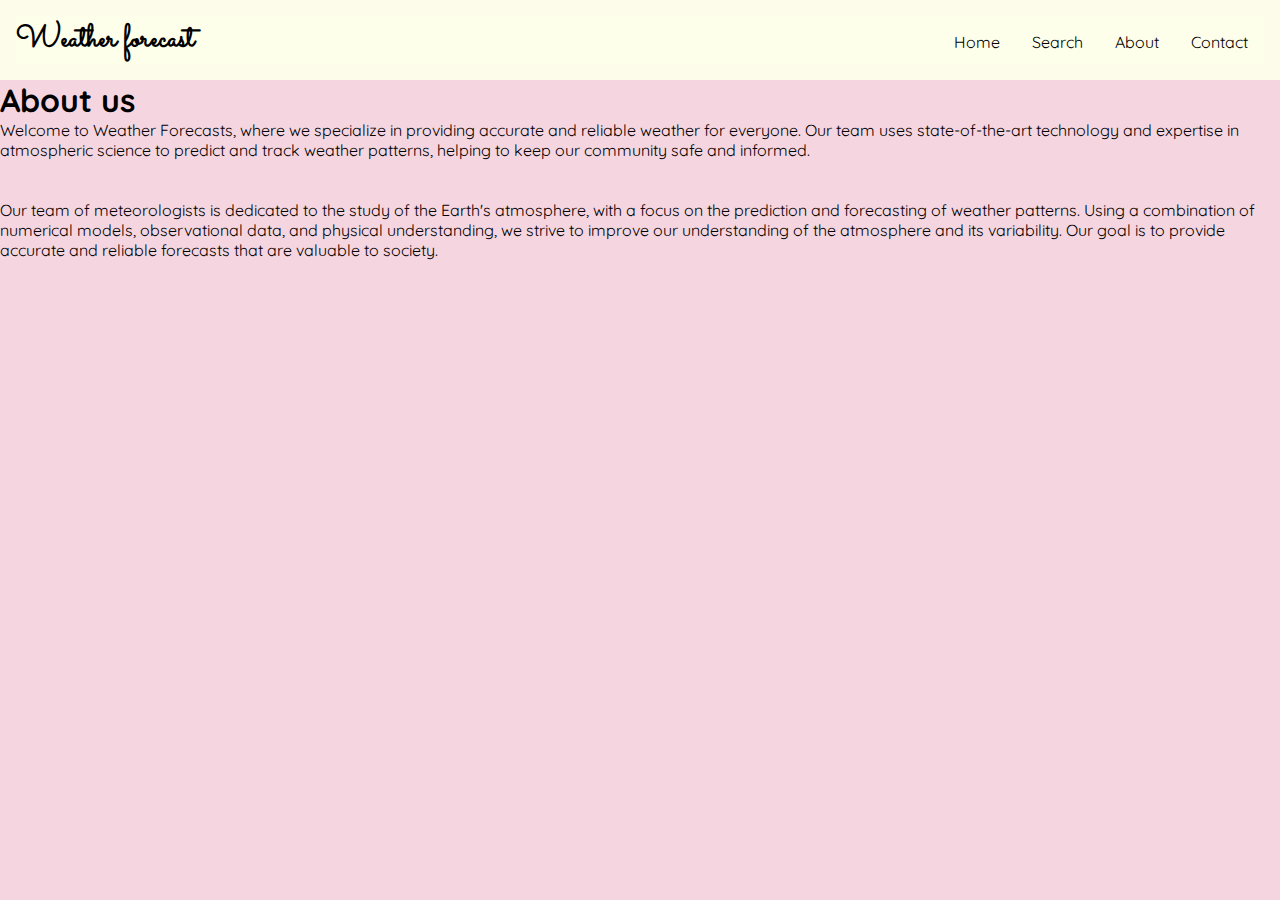
==== html/about.html @ 1a958115 "Updated about.html" ====
<!DOCTYPE html>
<html lang="en">

<head>
    <meta charset="UTF-8">
    <meta http-equiv="X-UA-Compatible" content="IE=edge">
    <meta name="viewport" content="width=device-width, initial-scale=1.0">
    <link rel="stylesheet" href="../css/style.css">
    <link rel="shortcut icon" href="#">
    <link rel="preconnect" href="https://fonts.googleapis.com">
    <link rel="preconnect" href="https://fonts.gstatic.com" crossorigin>
    <link href="https://fonts.googleapis.com/css2?family=Sacramento&display=swap" rel="stylesheet">
    <link href="https://fonts.googleapis.com/css2?family=Quicksand:wght@300&display=swap" rel="stylesheet">
    <script src="../js/script.js" defer></script>
    <title>Weather forecast</title>
</head>

<body>
    <header>
        <h2>Weather forecast</h2>
        <span class="nav-toggler" onclick="openNav()">&#9776;</span>
        <nav class="sideNav">
            <a href="javascript:void(0)" class="close-nav-btn" onclick="closeNav()">&times;</a>
            <a href="../index.html">Home</a>
            <a href="search.html">Search</a>
            <a href="about.html">About</a>
            <a href="contact.html">Contact</a>
        </nav>
    </header>

    <article>
        <section>
            <h1>About us</h1>
            <p>Welcome to Weather Forecasts, where we specialize in providing accurate and reliable weather for everyone. Our team uses state-of-the-art technology and expertise in atmospheric science to predict and track weather patterns, helping to keep our community safe and informed.</p>
            <img src="" alt="">
        </section>

        <section>
            <img src="" alt="">
            <p>Our team of meteorologists is dedicated to the study of the Earth's atmosphere, with a focus on the prediction and forecasting of weather patterns. Using a combination of numerical models, observational data, and physical understanding, we strive to improve our understanding of the atmosphere and its variability. Our goal is to provide accurate and reliable forecasts that are valuable to society.</p>
        </section>
        
    </article>

</body>

</html>
---- css/style.css ----
:root {

    --creamWhite: hsl(63, 100%, 96%, 0.9);
    --hoverGrey: hsl(230, 20%, 70%);
    --accentBlue: hsl(240, 87%, 65%);
}

* {
    box-sizing: border-box;
    margin: 0;
    padding: 0;
    border: 0;
    outline: 0;
    font-family: Quicksand;
}

body {
    background-color: hsl(340, 60%, 80%, 0.5);
}

img {
    max-width: 100%;
}

header {
    position: sticky;
    top: 0;
    width: 100vw;
    height: 5rem;
    padding: 1em;
    background-color: var(--creamWhite);
}

header>h2 {
    font-family: Sacramento;
    font-size: 2em;
}

header>span {
    position: absolute;
    right: 1em;
    font-size: 30px;
    cursor: pointer;
}

header>* {
    display: inline;
}

header a {
    text-decoration: none;
}

nav {
    height: 100%;
    width: 0;
    position: fixed;
    z-index: 1;
    top: 0;
    left: 0;
    background-color: var(--creamWhite);
    overflow-x: hidden;
    transition: 1s;
    padding-top: 4em;
    text-align: right;
}

nav a {
    margin-top: 1em;
    margin-right: 1em;
    text-decoration: none;
    font-size: 25px;
    color: black;
    display: block;
    transition: 0.3s;

}

nav a:hover {
    color: var(--hoverGrey);
}

nav .close-nav-btn {
    position: absolute;
    top: 0;
    right: 0.5em;
    font-size: 2.5em;
    margin-top: 0.5em;
    margin-right: 0.5em;
}


/*current weather*/
.location-container{
    display: flex;
    justify-content: center;
    align-items: center;
    font-size: 5vw;
}

.location-container span{
    color: var(--accentBlue);
}

.current-weather-container{
    text-align: center;
    margin-top: 4rem;
}

.current-temp-container{
    display: flex;
    justify-content: center;
    align-items: center;
    margin-top: 2rem;
}

.current-temp-container img{
    width: 25vw;
}

.current-temp-container h3{
    font-size: 5vw;
    font-weight: 1000;
}

/* ------------------------------------------------------------ Desktop nedan */


@media screen and (min-width: 500px) {

    header>*{
        position: absolute;
    }

    .nav-toggler,
    .close-nav-btn {
        display: none;
    }

    nav {
        position: static;
        width: 100%;
        display: flex;
        flex-flow: row nowrap;
        justify-content: flex-end;
        padding: 0;
        margin: 0;
    }

    nav a {
        margin: 1em;
        font-size: 1em;
    }

}
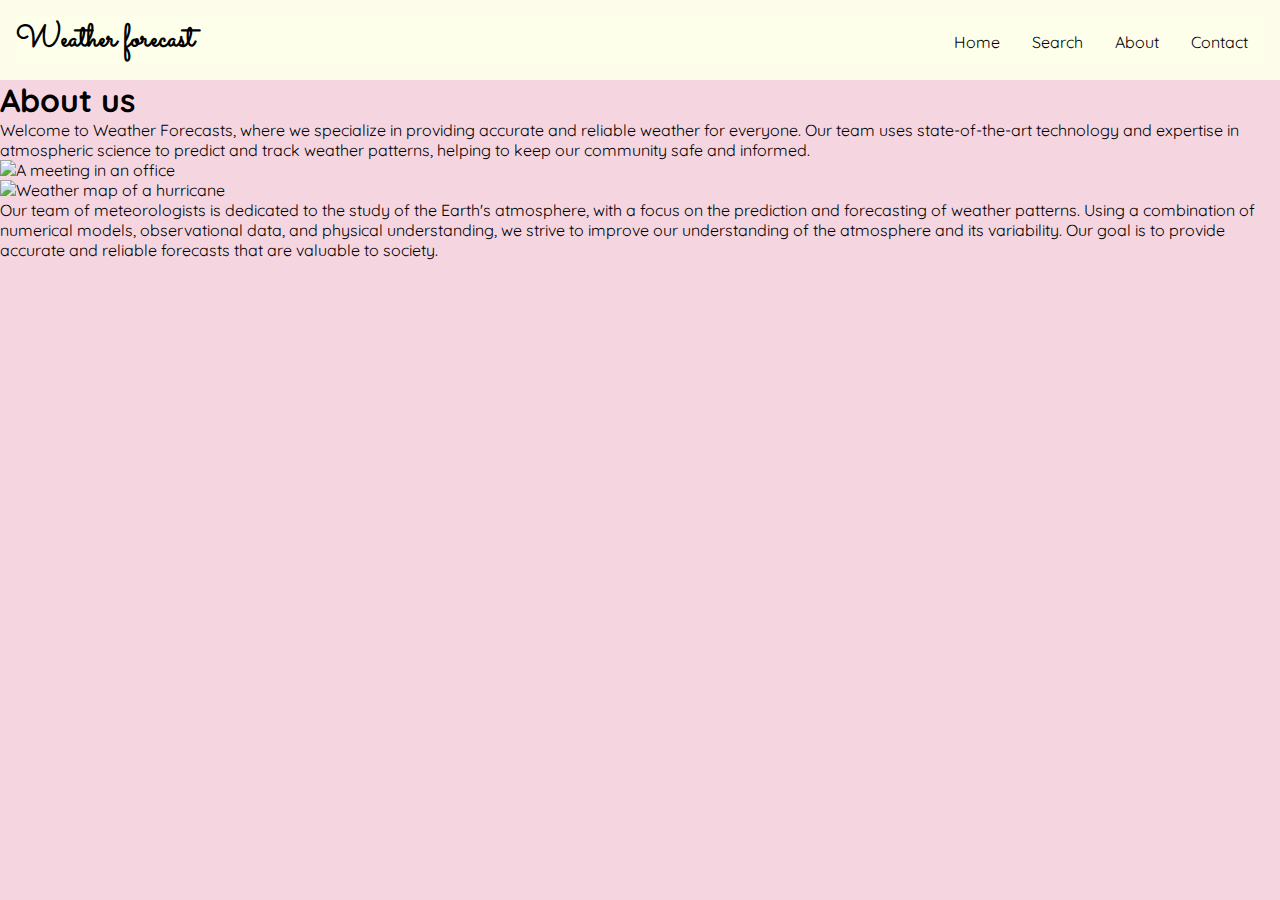
==== commit f44ecea7: "Added images to about.html" ====
--- a/html/about.html
+++ b/html/about.html
@@ -32,11 +32,11 @@
         <section>
             <h1>About us</h1>
             <p>Welcome to Weather Forecasts, where we specialize in providing accurate and reliable weather for everyone. Our team uses state-of-the-art technology and expertise in atmospheric science to predict and track weather patterns, helping to keep our community safe and informed.</p>
-            <img src="" alt="">
+            <img src="../images/jason-goodman-Oalh2MojUuk-unsplash.jpg" alt="A meeting in an office">
         </section>
 
         <section>
-            <img src="" alt="">
+            <img src="../images/brian-mcgowan-kKyxIwvljBg-unsplash.jpg" alt="Weather map of a hurricane">
             <p>Our team of meteorologists is dedicated to the study of the Earth's atmosphere, with a focus on the prediction and forecasting of weather patterns. Using a combination of numerical models, observational data, and physical understanding, we strive to improve our understanding of the atmosphere and its variability. Our goal is to provide accurate and reliable forecasts that are valuable to society.</p>
         </section>
         
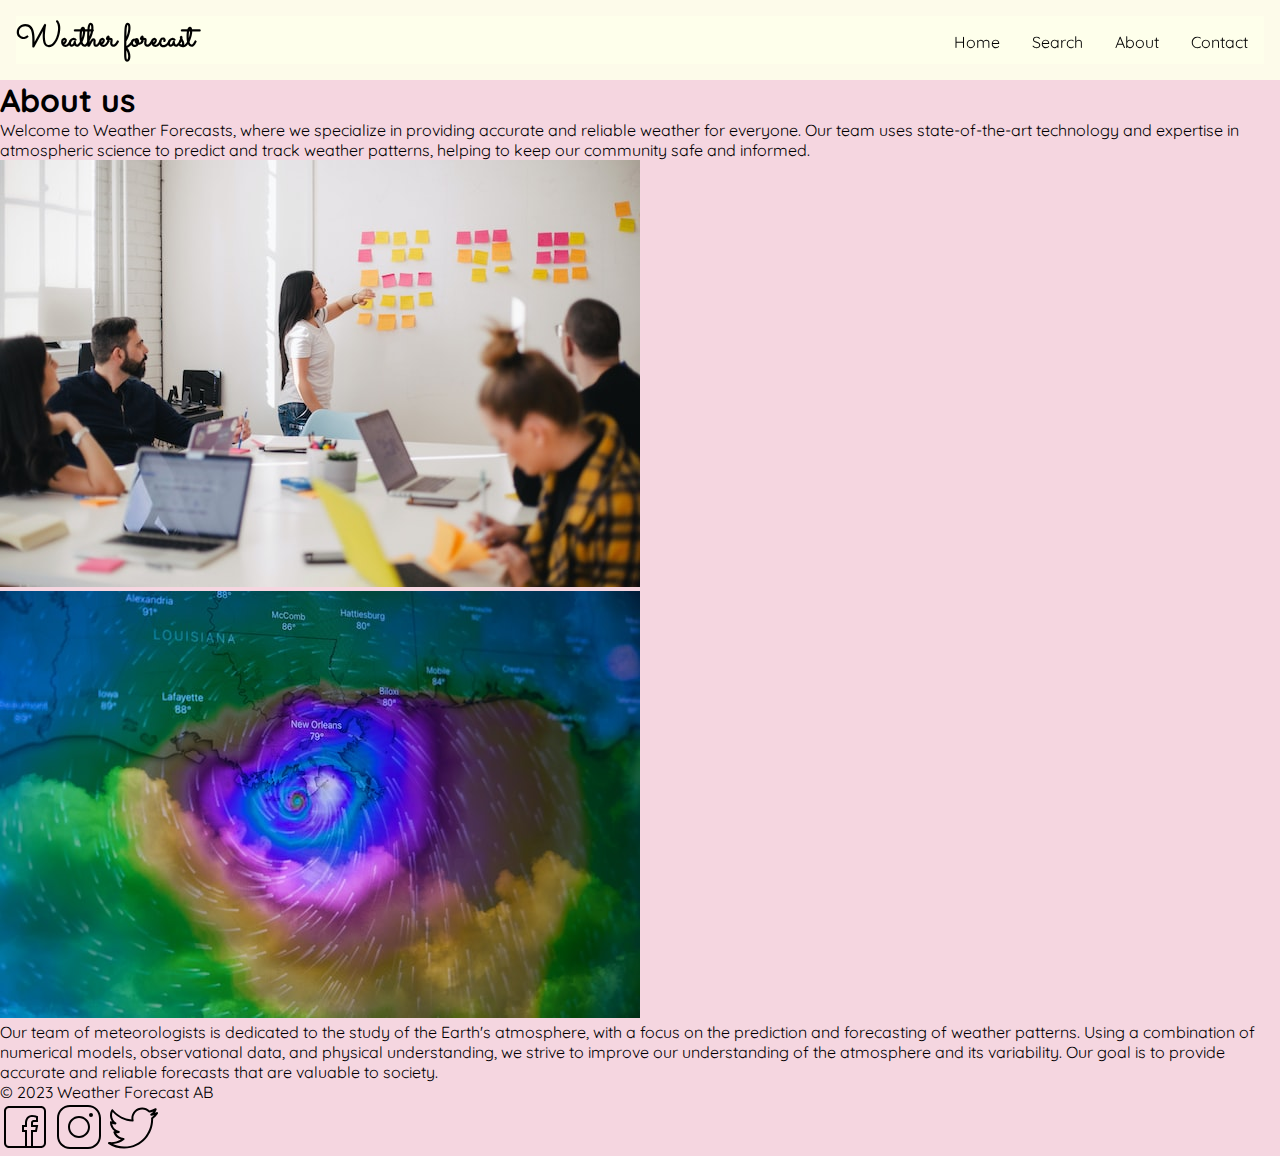
==== commit dc0a2f75: "Merge branch 'main' of https://github.com/signelindstrom/vsc-mp1-grupp3" ====
--- a/html/about.html
+++ b/html/about.html
@@ -42,6 +42,15 @@
         
     </article>
 
+    <footer>
+        <p>© 2023 Weather Forecast AB</p>
+        <div id="soc-media-links">
+            <img src="../images/icons8-facebook.svg" alt="Facebook">
+            <img src="../images/icons8-instagram.svg" alt="Instagram">
+            <img src="../images/icons8-twitter.svg" alt="Twitter">
+        </div>
+    </footer>
+
 </body>
 
 </html>--- a/css/style.css
+++ b/css/style.css
@@ -152,4 +152,18 @@
         font-size: 1em;
     }
 
+    main{
+        margin-top: 2em;
+        display: flex;
+        flex-flow: column nowrap;
+        justify-content: space-evenly;
+        align-items: center;
+    }
+
+    .homemainarticles{
+        width: 50vw;
+        height: 15vh;
+        border: violet 2px solid;
+    }
+
 }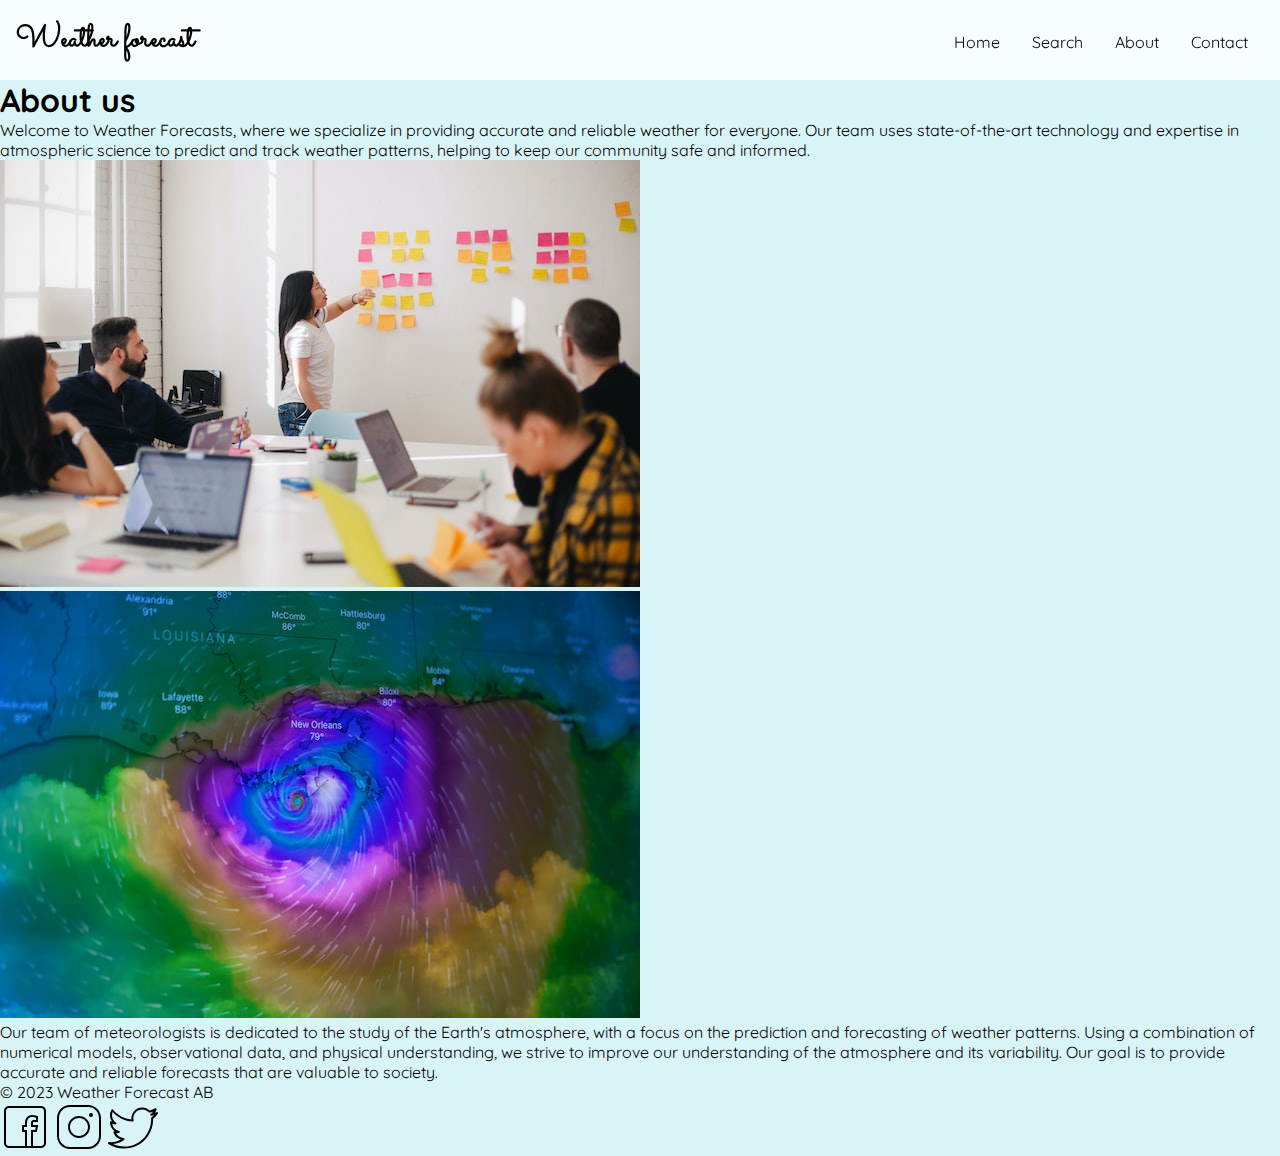
==== commit 71668f17: "Updated some html" ====
--- a/html/about.html
+++ b/html/about.html
@@ -28,8 +28,8 @@
         </nav>
     </header>
 
-    <article>
-        <section>
+    <article class="about-articles">
+        <section class="about-us">
             <h1>About us</h1>
             <p>Welcome to Weather Forecasts, where we specialize in providing accurate and reliable weather for everyone. Our team uses state-of-the-art technology and expertise in atmospheric science to predict and track weather patterns, helping to keep our community safe and informed.</p>
             <img src="../images/jason-goodman-Oalh2MojUuk-unsplash.jpg" alt="A meeting in an office">
--- a/css/style.css
+++ b/css/style.css
@@ -1,8 +1,15 @@
 :root {
 
-    --creamWhite: hsl(63, 100%, 96%, 0.9);
     --hoverGrey: hsl(230, 20%, 70%);
     --accentBlue: hsl(240, 87%, 65%);
+
+    --bgColorLightMode: hsl(186, 67%, 91%);
+    --txtColorLightMode: hsl(195, 8%, 9%);
+
+    --bgColorDarkMode: hsl(0, 0%, 12%);
+    --txtColorDarkMode: hsl(196, 27%, 92%);
+
+    --bgColorHeadFoot: hsl(0, 0%, 100%, 0.8);
 }
 
 * {
@@ -15,7 +22,7 @@
 }
 
 body {
-    background-color: hsl(340, 60%, 80%, 0.5);
+    background-color: var(--bgColorLightMode);
 }
 
 img {
@@ -28,7 +35,7 @@
     width: 100vw;
     height: 5rem;
     padding: 1em;
-    background-color: var(--creamWhite);
+    background-color: var(--bgColorHeadFoot);
 }
 
 header>h2 {
@@ -58,7 +65,7 @@
     z-index: 1;
     top: 0;
     left: 0;
-    background-color: var(--creamWhite);
+    background-color: var(--bgColorHeadFoot);
     overflow-x: hidden;
     transition: 1s;
     padding-top: 4em;
@@ -102,11 +109,6 @@
     color: var(--accentBlue);
 }
 
-.current-weather-container{
-    text-align: center;
-    margin-top: 4rem;
-}
-
 .current-temp-container{
     display: flex;
     justify-content: center;
@@ -140,6 +142,7 @@
     nav {
         position: static;
         width: 100%;
+        background-color: transparent;
         display: flex;
         flex-flow: row nowrap;
         justify-content: flex-end;
@@ -152,18 +155,4 @@
         font-size: 1em;
     }
 
-    main{
-        margin-top: 2em;
-        display: flex;
-        flex-flow: column nowrap;
-        justify-content: space-evenly;
-        align-items: center;
-    }
-
-    .homemainarticles{
-        width: 50vw;
-        height: 15vh;
-        border: violet 2px solid;
-    }
-
 }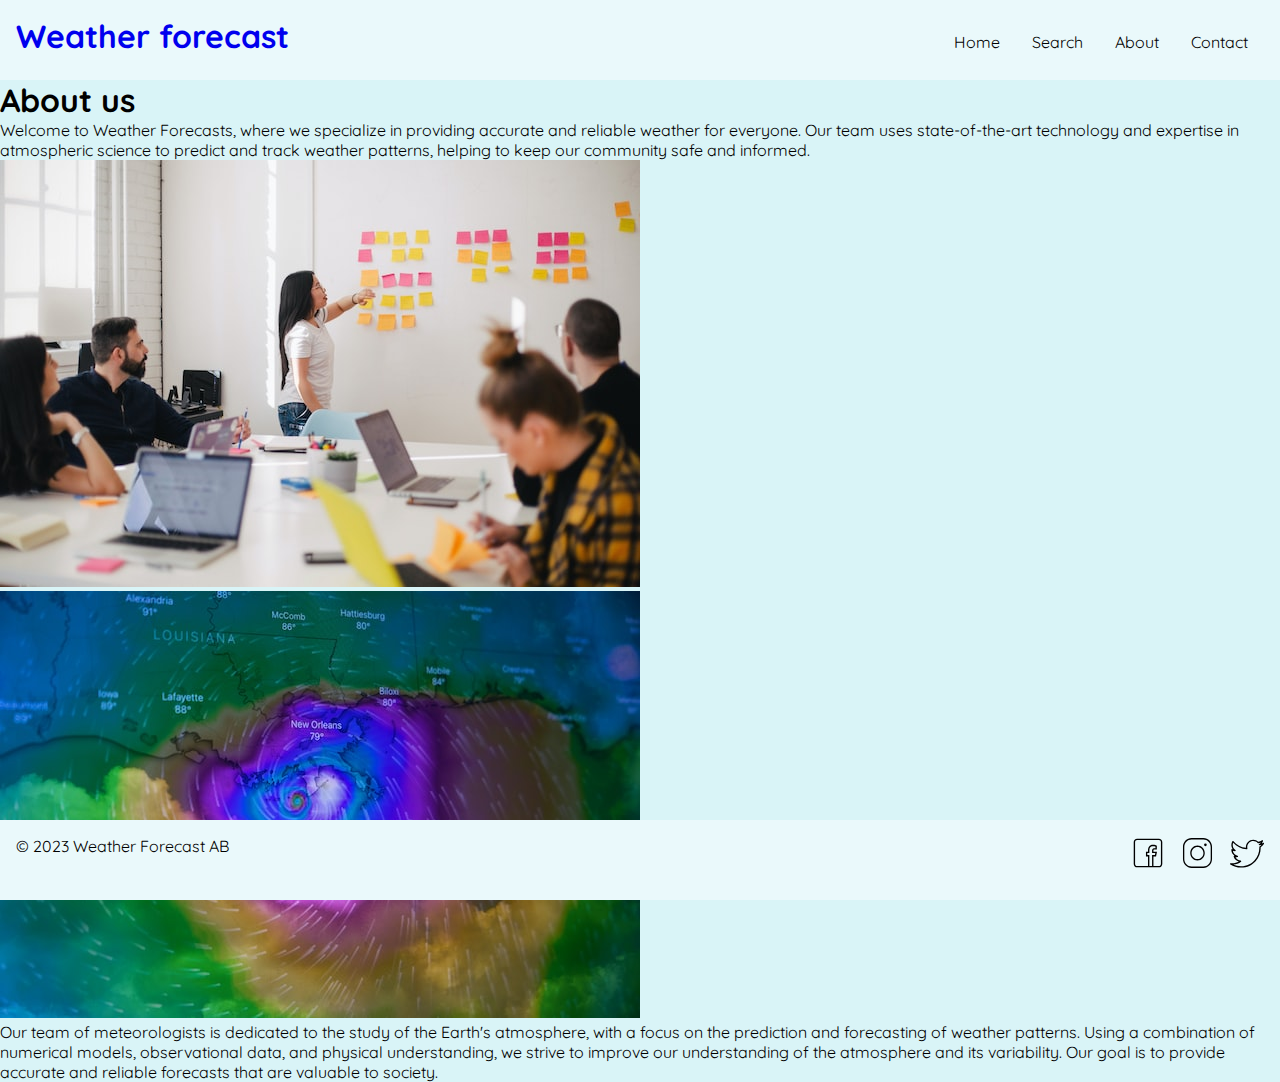
==== commit 154c8bdf: "Merge branch 'main' of https://github.com/signelindstrom/vsc-mp1-grupp3" ====
--- a/html/about.html
+++ b/html/about.html
@@ -17,7 +17,7 @@
 
 <body>
     <header>
-        <h2>Weather forecast</h2>
+        <h2><a href="../index.html">Weather forecast</a></h2>
         <span class="nav-toggler" onclick="openNav()">&#9776;</span>
         <nav class="sideNav">
             <a href="javascript:void(0)" class="close-nav-btn" onclick="closeNav()">&times;</a>
@@ -45,9 +45,9 @@
     <footer>
         <p>© 2023 Weather Forecast AB</p>
         <div id="soc-media-links">
-            <img src="../images/icons8-facebook.svg" alt="Facebook">
-            <img src="../images/icons8-instagram.svg" alt="Instagram">
-            <img src="../images/icons8-twitter.svg" alt="Twitter">
+            <a href="https://www.facebook.com/" target=”_blank”><img src="../images/icons8-facebook.svg" alt="Facebook"></a>
+            <a href="https://www.instagram.com/" target="_blank"><img src="../images/icons8-instagram.svg" alt="Instagram"></a>
+            <a href="https://www.twitter.com/" target="_blank"><img src="../images/icons8-twitter.svg" alt="Twitter"></a>
         </div>
     </footer>
 
--- a/css/style.css
+++ b/css/style.css
@@ -1,3 +1,6 @@
+
+/* -------------------- UNIVERSAL -------------------- */
+
 :root {
 
     --hoverGrey: hsl(230, 20%, 70%);
@@ -9,7 +12,8 @@
     --bgColorDarkMode: hsl(0, 0%, 12%);
     --txtColorDarkMode: hsl(196, 27%, 92%);
 
-    --bgColorHeadFoot: hsl(0, 0%, 100%, 0.8);
+    --bgColorHeadFoot: hsl(186, 67%, 95%);
+    --bgColorSideNav: hsl(0, 0%, 100%, 0.8);
 }
 
 * {
@@ -29,6 +33,8 @@
     max-width: 100%;
 }
 
+/* -------------------- HEADER -------------------- */
+
 header {
     position: sticky;
     top: 0;
@@ -65,7 +71,7 @@
     z-index: 1;
     top: 0;
     left: 0;
-    background-color: var(--bgColorHeadFoot);
+    background-color: var(--bgColorSideNav);
     overflow-x: hidden;
     transition: 1s;
     padding-top: 4em;
@@ -97,6 +103,8 @@
 }
 
 
+/* -------------------- MAIN -------------------- */
+
 /*current weather*/
 .location-container{
     display: flex;
@@ -125,7 +133,55 @@
     font-weight: 1000;
 }
 
-/* ------------------------------------------------------------ Desktop nedan */
+.info-container{
+    background-color: var(--bgColorHeadFoot);
+    margin: 0 2rem 0;
+    padding: 1rem;
+    margin-top: 3rem;
+}
+
+.info-container div{
+    display: flex;
+    justify-content: space-between;
+}
+
+.info-container div span:nth-child(odd){
+    text-align: left;
+}
+
+.info-container div span:nth-child(even){
+    text-align: right;
+}
+
+/* -------------------- FOOTER -------------------- */
+
+footer{
+    position: absolute;
+    bottom: 0;
+    width: 100vw;
+    height: 5rem;
+    padding: 1em;
+    background-color: var(--bgColorHeadFoot);
+
+    display: flex;
+    flex-flow: row nowrap;
+    justify-content: space-between;
+
+}
+
+footer div{
+    display: flex;
+    flex-flow: row nowrap;
+    justify-content: center;
+    gap: 1em;
+}
+
+footer img{
+    max-height: 70%;
+}
+
+
+/* -------------------- DESKTOP -------------------- */
 
 
 @media screen and (min-width: 500px) {
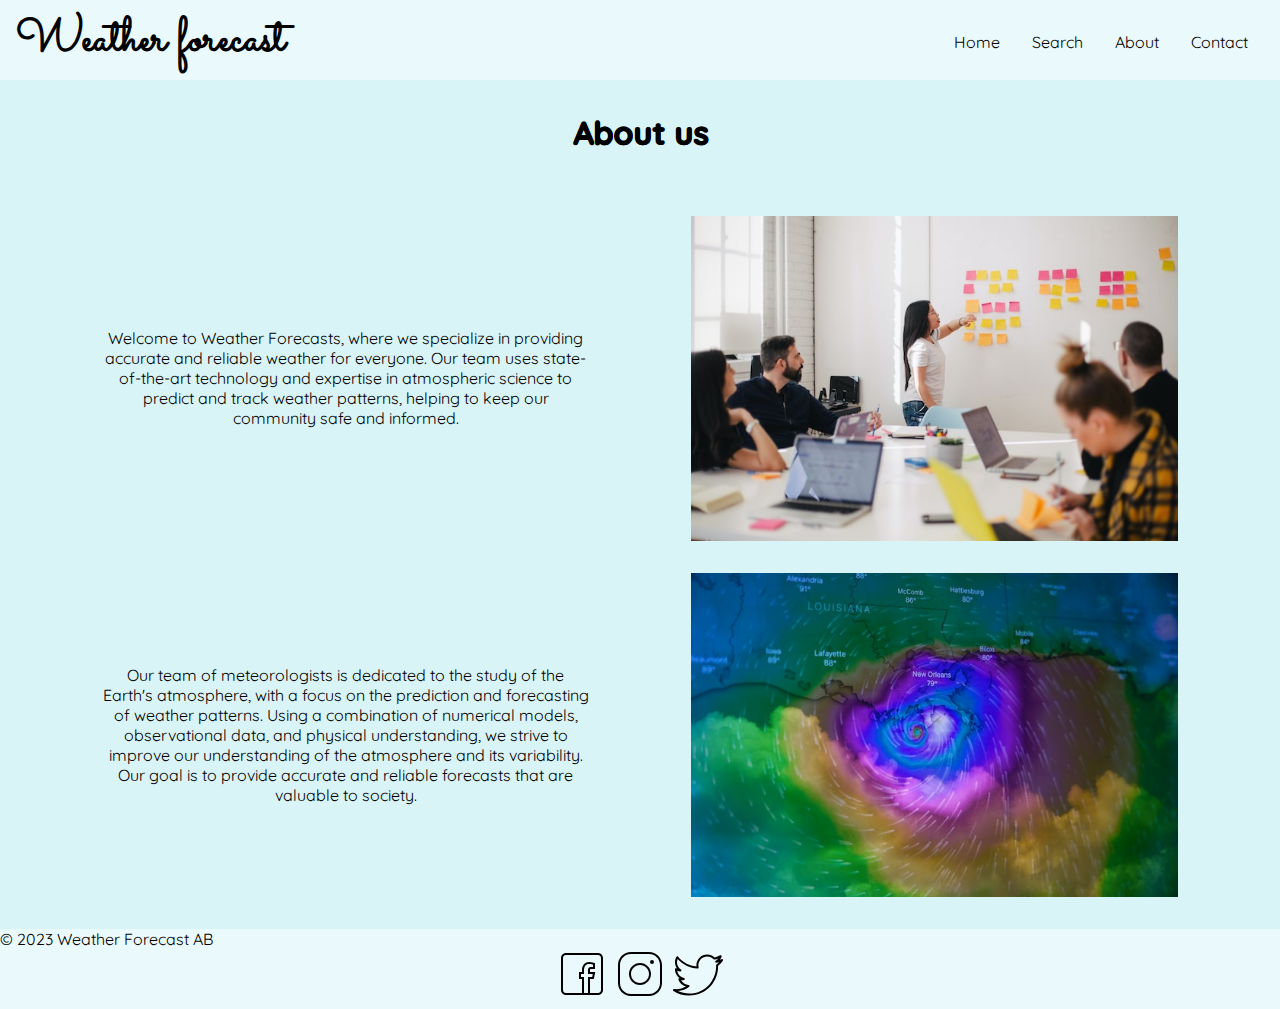
==== commit 30b0c803: "about layout" ====
--- a/html/about.html
+++ b/html/about.html
@@ -17,7 +17,7 @@
 
 <body>
     <header>
-        <h2><a href="../index.html">Weather forecast</a></h2>
+        <h2><a href="../index.html">W</a></h2>
         <span class="nav-toggler" onclick="openNav()">&#9776;</span>
         <nav class="sideNav">
             <a href="javascript:void(0)" class="close-nav-btn" onclick="closeNav()">&times;</a>
@@ -28,26 +28,28 @@
         </nav>
     </header>
 
-    <article class="about-articles">
-        <section class="about-us">
-            <h1>About us</h1>
-            <p>Welcome to Weather Forecasts, where we specialize in providing accurate and reliable weather for everyone. Our team uses state-of-the-art technology and expertise in atmospheric science to predict and track weather patterns, helping to keep our community safe and informed.</p>
+    <article id="about-article">
+        <h1>About us</h1>
+            <p>Welcome to Weather Forecasts, where we specialize in providing accurate and reliable weather for
+                everyone. Our team uses state-of-the-art technology and expertise in atmospheric science to predict and
+                track weather patterns, helping to keep our community safe and informed.</p>
             <img src="../images/jason-goodman-Oalh2MojUuk-unsplash.jpg" alt="A meeting in an office">
-        </section>
-
-        <section>
+            <p>Our team of meteorologists is dedicated to the study of the Earth's atmosphere, with a focus on the
+                prediction and forecasting of weather patterns. Using a combination of numerical models, observational
+                data, and physical understanding, we strive to improve our understanding of the atmosphere and its
+                variability. Our goal is to provide accurate and reliable forecasts that are valuable to society.</p>
             <img src="../images/brian-mcgowan-kKyxIwvljBg-unsplash.jpg" alt="Weather map of a hurricane">
-            <p>Our team of meteorologists is dedicated to the study of the Earth's atmosphere, with a focus on the prediction and forecasting of weather patterns. Using a combination of numerical models, observational data, and physical understanding, we strive to improve our understanding of the atmosphere and its variability. Our goal is to provide accurate and reliable forecasts that are valuable to society.</p>
-        </section>
-        
     </article>
 
     <footer>
         <p>© 2023 Weather Forecast AB</p>
         <div id="soc-media-links">
-            <a href="https://www.facebook.com/" target=”_blank”><img src="../images/icons8-facebook.svg" alt="Facebook"></a>
-            <a href="https://www.instagram.com/" target="_blank"><img src="../images/icons8-instagram.svg" alt="Instagram"></a>
-            <a href="https://www.twitter.com/" target="_blank"><img src="../images/icons8-twitter.svg" alt="Twitter"></a>
+            <a href="https://www.facebook.com/" target=”_blank”><img src="../images/icons8-facebook.svg"
+                    alt="Facebook"></a>
+            <a href="https://www.instagram.com/" target="_blank"><img src="../images/icons8-instagram.svg"
+                    alt="Instagram"></a>
+            <a href="https://www.twitter.com/" target="_blank"><img src="../images/icons8-twitter.svg"
+                    alt="Twitter"></a>
         </div>
     </footer>
 
--- a/css/style.css
+++ b/css/style.css
@@ -42,11 +42,19 @@
     height: 5rem;
     padding: 1em;
     background-color: var(--bgColorHeadFoot);
-}
-
-header>h2 {
+    display: flex;
+    align-items: center;
+}
+
+header>h2>a {
     font-family: Sacramento;
+    text-align: center;
     font-size: 2em;
+    text-decoration: none;
+    color: black;
+    background-color: hsl(0, 0%, 100%, 0.8);
+    border-radius: 50%;
+    width: 6vw;
 }
 
 header>span {
@@ -105,6 +113,13 @@
 
 /* -------------------- MAIN -------------------- */
 
+
+#index-main{
+    display: flex;
+    flex-flow: column nowrap;
+    justify-content: space-evenly;
+}
+
 /*current weather*/
 .location-container{
     display: flex;
@@ -137,7 +152,7 @@
     background-color: var(--bgColorHeadFoot);
     margin: 0 2rem 0;
     padding: 1rem;
-    margin-top: 3rem;
+    margin: 2rem 2rem 2rem;
 }
 
 .info-container div{
@@ -153,27 +168,52 @@
     text-align: right;
 }
 
+
+/* -------------------- ABOUT MAIN -------------------- */
+
+#about-article{
+    margin: 1em;
+    padding: 1em;
+    /* border: 2px solid violet; */
+
+    display: flex;
+    flex-flow: row wrap;
+    justify-content: space-evenly;
+    align-items: center;
+    text-align: center;
+    gap: 2em;
+}
+
+#about-article h1{
+    font-weight: 900;
+    text-shadow: 0px 1px, 1px 0px, 1px 1px;
+    flex-basis: 100%;
+}
+
+#about-article p{
+    flex-basis: 80%;
+}
+
+#about-article img{
+    flex-basis: 70%;
+}
+
+
+
 /* -------------------- FOOTER -------------------- */
 
 footer{
-    position: absolute;
-    bottom: 0;
     width: 100vw;
     height: 5rem;
-    padding: 1em;
     background-color: var(--bgColorHeadFoot);
-
-    display: flex;
-    flex-flow: row nowrap;
-    justify-content: space-between;
-
 }
 
 footer div{
     display: flex;
     flex-flow: row nowrap;
     justify-content: center;
-    gap: 1em;
+    gap: 0.5em;
+    align-items: center;
 }
 
 footer img{
@@ -184,7 +224,7 @@
 /* -------------------- DESKTOP -------------------- */
 
 
-@media screen and (min-width: 500px) {
+@media screen and (min-width: 600px) {
 
     header>*{
         position: absolute;
@@ -211,4 +251,26 @@
         font-size: 1em;
     }
 
+    header h2 a{
+        background-color: var(--bgColorHeadFoot);
+    }
+
+    header h2 a::after{
+        content: 'eather forecast';
+    }
+
+
+    #about-article h1{
+        margin-bottom: 1em;
+    }
+
+    #about-article p{
+        flex-basis: 40%;
+    }
+    
+    #about-article img{
+        flex-basis: 20%;
+        max-width: 40%;
+    }
+
 }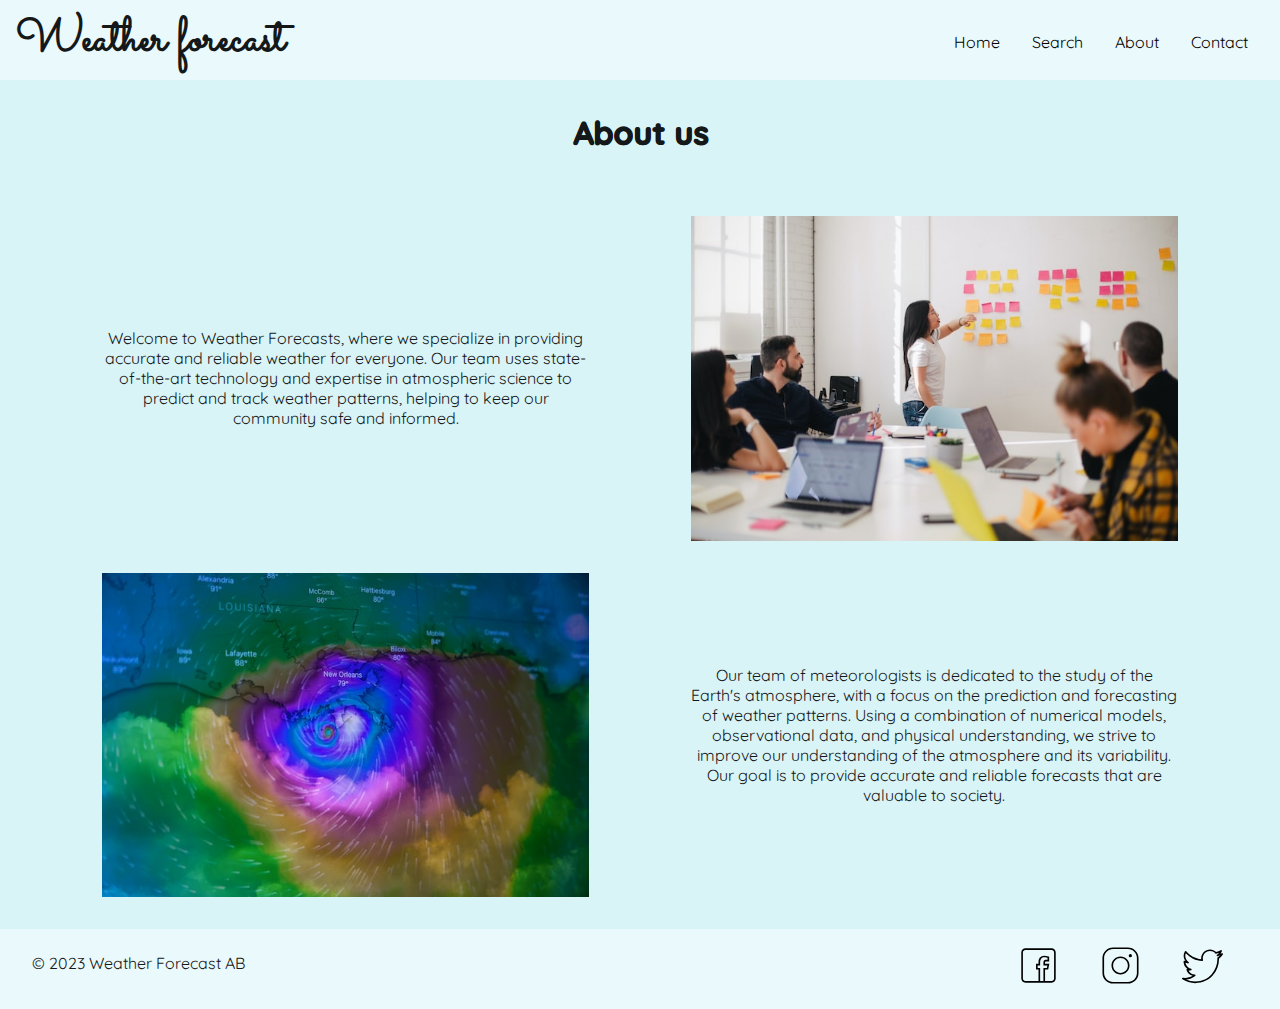
==== commit 79099221: "about responsiveness" ====
--- a/html/about.html
+++ b/html/about.html
@@ -27,20 +27,24 @@
             <a href="contact.html">Contact</a>
         </nav>
     </header>
-
-    <article id="about-article">
-        <h1>About us</h1>
+    <main>
+        <article id="about-article">
+            <section id="about-section1">
+            <h1>About us</h1>
             <p>Welcome to Weather Forecasts, where we specialize in providing accurate and reliable weather for
                 everyone. Our team uses state-of-the-art technology and expertise in atmospheric science to predict and
                 track weather patterns, helping to keep our community safe and informed.</p>
             <img src="../images/jason-goodman-Oalh2MojUuk-unsplash.jpg" alt="A meeting in an office">
+        </section>
+        <section id="about-section2">
             <p>Our team of meteorologists is dedicated to the study of the Earth's atmosphere, with a focus on the
                 prediction and forecasting of weather patterns. Using a combination of numerical models, observational
                 data, and physical understanding, we strive to improve our understanding of the atmosphere and its
                 variability. Our goal is to provide accurate and reliable forecasts that are valuable to society.</p>
             <img src="../images/brian-mcgowan-kKyxIwvljBg-unsplash.jpg" alt="Weather map of a hurricane">
-    </article>
-
+        </section>
+        </article>
+    </main>
     <footer>
         <p>© 2023 Weather Forecast AB</p>
         <div id="soc-media-links">
--- a/css/style.css
+++ b/css/style.css
@@ -4,16 +4,18 @@
 :root {
 
     --hoverGrey: hsl(230, 20%, 70%);
-    --accentBlue: hsl(240, 87%, 65%);
+    --locationIcon: hsl(240, 87%, 65%);
 
     --bgColorLightMode: hsl(186, 67%, 91%);
     --txtColorLightMode: hsl(195, 8%, 9%);
 
-    --bgColorDarkMode: hsl(0, 0%, 12%);
+    --bgColorDarkMode: hsl(217, 33%, 16%);
     --txtColorDarkMode: hsl(196, 27%, 92%);
 
     --bgColorHeadFoot: hsl(186, 67%, 95%);
     --bgColorSideNav: hsl(0, 0%, 100%, 0.8);
+
+    --bgColorHeadFootDarkMode: hsl(217, 33%, 8%);
 }
 
 * {
@@ -27,6 +29,7 @@
 
 body {
     background-color: var(--bgColorLightMode);
+    color: var(--txtColorLightMode);
 }
 
 img {
@@ -51,7 +54,7 @@
     text-align: center;
     font-size: 2em;
     text-decoration: none;
-    color: black;
+    color: var(--txtColorLightMode);
     background-color: hsl(0, 0%, 100%, 0.8);
     border-radius: 50%;
     width: 6vw;
@@ -111,7 +114,7 @@
 }
 
 
-/* -------------------- MAIN -------------------- */
+/* -------------------- INDEX MAIN -------------------- */
 
 
 #index-main{
@@ -129,7 +132,7 @@
 }
 
 .location-container span{
-    color: var(--accentBlue);
+    color: var(--locationIcon);
 }
 
 .current-temp-container{
@@ -168,6 +171,24 @@
     text-align: right;
 }
 
+.day-forecast-container{
+    display: flex;
+    justify-content: space-evenly;
+    padding: 1rem;
+    margin: 2rem 2rem 2rem;
+    background-color: var(--bgColorHeadFoot);
+}
+
+.day-forecast-container div{
+    display: flex;
+    flex-direction: column;
+    justify-content: space-evenly;
+    align-items: center;
+}
+
+#hourly-icon-container img{
+    width: calc(100%/4);
+}
 
 /* -------------------- ABOUT MAIN -------------------- */
 
@@ -184,20 +205,103 @@
     gap: 2em;
 }
 
+#about-article section{
+    display: flex;
+    flex-flow: row wrap;
+    justify-content: space-evenly;
+    align-items: center;
+    text-align: center;
+    gap: 2em;
+}
+
 #about-article h1{
     font-weight: 900;
     text-shadow: 0px 1px, 1px 0px, 1px 1px;
     flex-basis: 100%;
 }
 
-#about-article p{
-    flex-basis: 80%;
-}
-
-#about-article img{
-    flex-basis: 70%;
-}
-
+
+/* -------------------- CONTACT MAIN -------------------- */
+
+#contact-article{
+
+    margin: 1em;
+    padding: 1em;
+
+    display: flex;
+    flex-flow: column nowrap;
+    justify-content: space-evenly;
+    align-items: center;
+    text-align: center;
+    gap: 3em;
+}
+
+#contact-article h1{
+    font-weight: 900;
+    text-shadow: 0px 1px, 1px 0px, 1px 1px;
+}
+
+#contact-article form{
+    display: flex;
+    flex-flow: column nowrap;
+    align-items: center;
+    gap: 1em;
+}
+
+#contact-article form #name, #e-mail, textarea{
+    width: 80vw;
+}
+
+
+/* -------------------- SEARCH -------------------- */
+.search-container{
+    display: flex;
+    align-items: center;
+    justify-content: center;
+    flex-direction: column;
+    text-align: center;
+    margin-top: 2rem;
+}
+
+.search-container form {
+    width: 60%;
+}
+
+.search-bar {
+    display: flex;
+    align-items: center;
+    justify-content: center;
+    flex-flow: row nowrap;
+    background-color: white;
+    border-radius: 1rem;
+    border: 1px solid black;
+    margin-top: 1rem;
+}
+
+.search-bar input {
+    width: 100%;
+    padding: 0 10px 0;
+    border-radius: 1rem;
+    border: 0;
+    background-color: white;
+}
+
+.search-bar:hover {
+    box-shadow: rgba(3, 102, 214, 0.3) 0px 0px 0px 3px;
+}
+
+button{
+    margin-top: 1rem;
+    background-color: white;
+    padding: 0.4rem;
+    border-radius: 10px; 
+}
+
+.search-box{
+    display: flex;
+    justify-content:space-evenly;
+    align-items: center;
+}
 
 
 /* -------------------- FOOTER -------------------- */
@@ -205,19 +309,23 @@
 footer{
     width: 100vw;
     height: 5rem;
+    padding: 1em;
     background-color: var(--bgColorHeadFoot);
-}
-
-footer div{
+
+    display: flex;
+    flex-flow: row nowrap;
+    justify-content: space-between;
+}
+
+
+footer #soc-media-links{
     display: flex;
     flex-flow: row nowrap;
     justify-content: center;
-    gap: 0.5em;
-    align-items: center;
-}
-
-footer img{
-    max-height: 70%;
+}
+
+#soc-media-links a img{
+    max-width: 60%;
 }
 
 
@@ -225,6 +333,8 @@
 
 
 @media screen and (min-width: 600px) {
+
+    /* -------------------- HEADER -------------------- */
 
     header>*{
         position: absolute;
@@ -257,8 +367,11 @@
 
     header h2 a::after{
         content: 'eather forecast';
-    }
-
+        color: var(--txtColorLightMode);
+    }
+
+
+    /* -------------------- ABOUT MAIN -------------------- */
 
     #about-article h1{
         margin-bottom: 1em;
@@ -269,8 +382,71 @@
     }
     
     #about-article img{
-        flex-basis: 20%;
         max-width: 40%;
     }
 
+    #about-article #about-section2{
+        flex-direction: row-reverse;
+    }
+
+    /* -------------------- CONTACT MAIN -------------------- */
+
+    #contact-article{
+        flex-wrap: wrap;
+    }
+
+    #contact-article form #name, #e-mail, textarea{
+        width: 20vw;
+    }
+
+    #contact-article img{
+        flex-basis: 100%;
+        flex-grow: 1;
+        max-width: 20%;
+    }
+
+
+    /* -------------------- FOOTER -------------------- */
+
+    footer p{
+        margin-top: 0.5em;
+        margin-left: 1em;
+    }
+
+    #soc-media-links a img{
+        max-width: 50%;
+        margin-right: 2em;
+    }
+
+}
+
+/* -------------------- DARK MODE -------------------- */
+
+@media (prefers-color-scheme: dark) {
+    body {
+        background-color: var(--bgColorDarkMode);
+        color: var(--txtColorDarkMode);
+    }
+
+    header {
+        background-color: var(--bgColorHeadFootDarkMode);
+    }
+
+    nav a {
+        color: var(--txtColorDarkMode);
+    }
+
+    .info-container, .day-forecast-container, nav{
+        background-color: var(--bgColorHeadFootDarkMode);
+    }
+
+    footer {
+        background-color: var(--bgColorHeadFootDarkMode);
+    }
+}
+
+@media (prefers-color-scheme: dark) and (min-width: 600px) {
+    header h2 a::after{
+        color: var(--txtColorDarkMode);
+    }
 }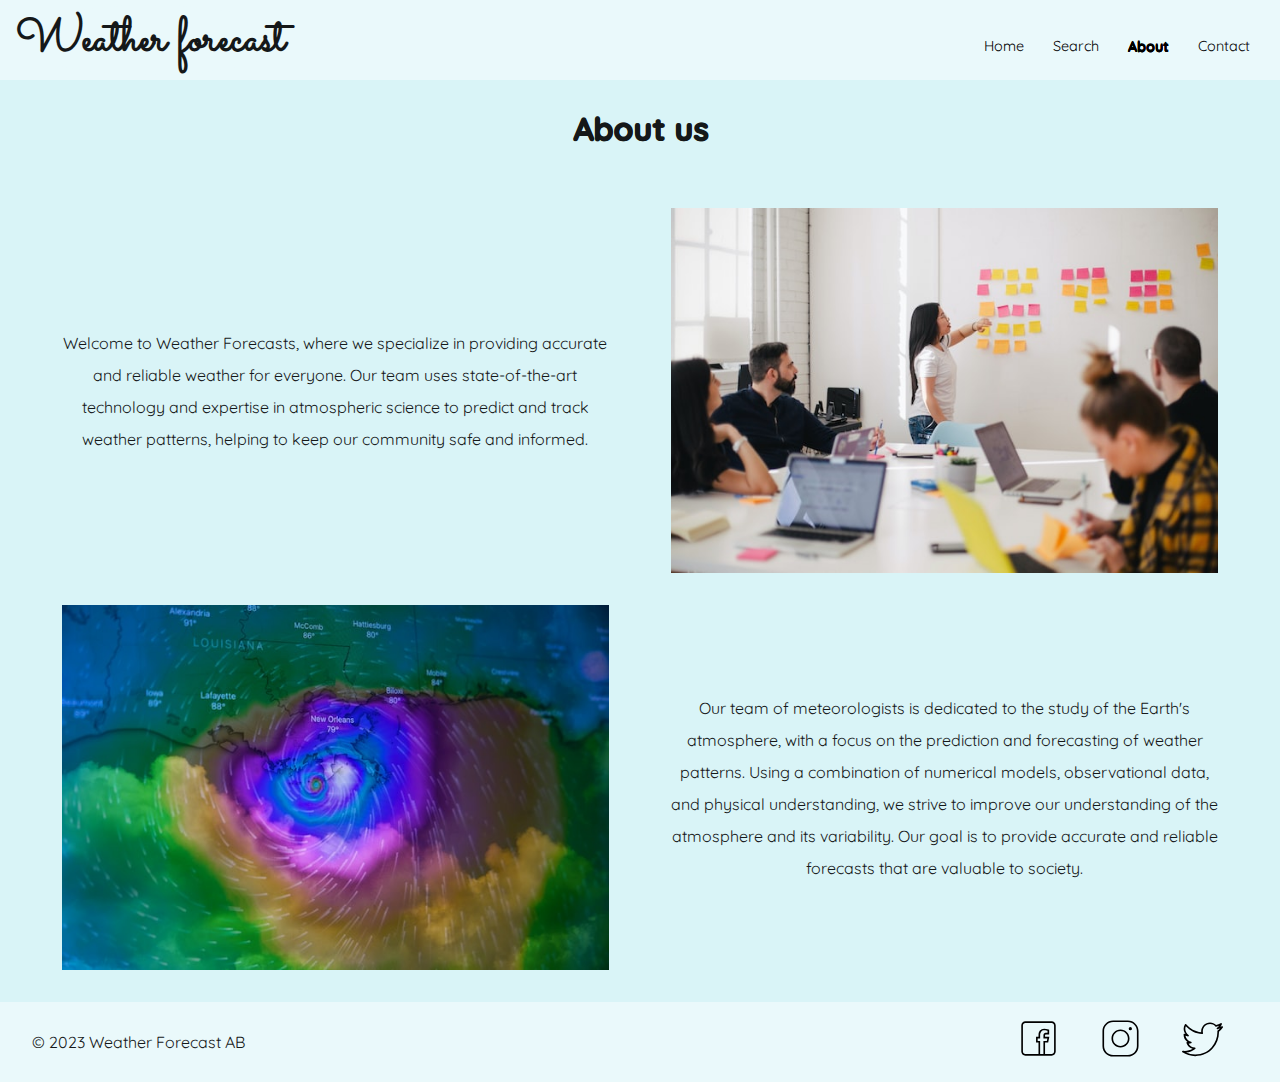
==== commit 0b975584: "Merge branch 'main' of https://github.com/signelindstrom/vsc-mp1-grupp3" ====
--- a/html/about.html
+++ b/html/about.html
@@ -23,7 +23,7 @@
             <a href="javascript:void(0)" class="close-nav-btn" onclick="closeNav()">&times;</a>
             <a href="../index.html">Home</a>
             <a href="search.html">Search</a>
-            <a href="about.html">About</a>
+            <a class="active-page" href="about.html">About</a>
             <a href="contact.html">Contact</a>
         </nav>
     </header>
--- a/css/style.css
+++ b/css/style.css
@@ -12,10 +12,11 @@
     --bgColorDarkMode: hsl(217, 33%, 16%);
     --txtColorDarkMode: hsl(196, 27%, 92%);
 
-    --bgColorHeadFoot: hsl(186, 67%, 95%);
+    --bgColorHeadFoot: hsl(187, 68%, 95%);
     --bgColorSideNav: hsl(0, 0%, 100%, 0.8);
 
     --bgColorHeadFootDarkMode: hsl(217, 33%, 8%);
+    --bgColorSideNavDarkMode: hsl(217, 33%, 8%, 0.8);
 }
 
 * {
@@ -30,6 +31,7 @@
 body {
     background-color: var(--bgColorLightMode);
     color: var(--txtColorLightMode);
+    line-height: 2em;
 }
 
 img {
@@ -104,6 +106,15 @@
     color: var(--hoverGrey);
 }
 
+nav .active-page{
+    font-weight: 900;
+    text-shadow: 0.5px 0.5px, 0.5px 0.5px, 0.5px 0.5px;
+}
+
+nav .active-page:hover{
+    color: black;
+}
+
 nav .close-nav-btn {
     position: absolute;
     top: 0;
@@ -115,15 +126,18 @@
 
 
 /* -------------------- INDEX MAIN -------------------- */
-
-
-#index-main{
-    display: flex;
-    flex-flow: column nowrap;
+.index-main{
+    display: flex;
+    flex-flow: row wrap;
     justify-content: space-evenly;
+    flex-basis: 100%;
 }
 
 /*current weather*/
+.weather-section{
+    width: 100%;
+}
+
 .location-container{
     display: flex;
     justify-content: center;
@@ -147,13 +161,12 @@
 }
 
 .current-temp-container h3{
-    font-size: 5vw;
+    font-size: 7vw;
     font-weight: 1000;
 }
 
 .info-container{
     background-color: var(--bgColorHeadFoot);
-    margin: 0 2rem 0;
     padding: 1rem;
     margin: 2rem 2rem 2rem;
 }
@@ -223,33 +236,38 @@
 
 /* -------------------- CONTACT MAIN -------------------- */
 
-#contact-article{
-
+.contact-article{
     margin: 1em;
     padding: 1em;
 
     display: flex;
-    flex-flow: column nowrap;
+    flex-flow: row wrap;
     justify-content: space-evenly;
     align-items: center;
     text-align: center;
     gap: 3em;
 }
 
-#contact-article h1{
+.contact-article section{
+    flex-basis: 100%;
+}
+
+.contact-article h1{
+    margin: 1rem;
     font-weight: 900;
     text-shadow: 0px 1px, 1px 0px, 1px 1px;
 }
 
-#contact-article form{
+.contact-article form{
     display: flex;
     flex-flow: column nowrap;
     align-items: center;
     gap: 1em;
-}
-
-#contact-article form #name, #e-mail, textarea{
-    width: 80vw;
+    margin: 2rem;
+}
+
+.contact-article form #name, #e-mail, textarea{
+    width: 90%;
 }
 
 
@@ -303,6 +321,15 @@
     align-items: center;
 }
 
+.search-page-articles{
+    display: flex;
+    flex-flow: row wrap;
+    justify-content: center;
+}
+
+.search-page-articles div{
+    flex-basis: 100%;
+}
 
 /* -------------------- FOOTER -------------------- */
 
@@ -358,7 +385,7 @@
 
     nav a {
         margin: 1em;
-        font-size: 1em;
+        font-size: .9em;
     }
 
     header h2 a{
@@ -371,6 +398,15 @@
     }
 
 
+    /* -------------------- INDEX  -------------------- */
+    .index-main{
+        flex-basis: 40%;
+    }
+
+    .weather-section{
+        width: auto;
+    }
+
     /* -------------------- ABOUT MAIN -------------------- */
 
     #about-article h1{
@@ -378,11 +414,11 @@
     }
 
     #about-article p{
-        flex-basis: 40%;
+        flex-basis: 45%;
     }
     
     #about-article img{
-        max-width: 40%;
+        max-width: 45%;
     }
 
     #about-article #about-section2{
@@ -391,18 +427,13 @@
 
     /* -------------------- CONTACT MAIN -------------------- */
 
-    #contact-article{
-        flex-wrap: wrap;
-    }
-
-    #contact-article form #name, #e-mail, textarea{
-        width: 20vw;
-    }
-
-    #contact-article img{
-        flex-basis: 100%;
-        flex-grow: 1;
-        max-width: 20%;
+    .contact-article section{
+        flex-basis: 40%;
+    }
+
+    /* -------------------- SEARCH -------------------- */
+    .search-page-articles div{
+        flex-basis: 40%;
     }
 
 
@@ -432,21 +463,45 @@
         background-color: var(--bgColorHeadFootDarkMode);
     }
 
+    header>h2>a {
+        color: var(--txtColorDarkMode);
+        background-color: var(--bgColorDarkMode);
+    }
+
     nav a {
         color: var(--txtColorDarkMode);
     }
 
-    .info-container, .day-forecast-container, nav{
+    .info-container, .day-forecast-container{
         background-color: var(--bgColorHeadFootDarkMode);
+    }
+
+    nav {
+        background-color: var(--bgColorSideNavDarkMode);
     }
 
     footer {
         background-color: var(--bgColorHeadFootDarkMode);
     }
-}
+
+    footer img {
+        background-color: var(--bgColorDarkMode);
+        border-radius: 20%;
+    }
+}
+
+/* -------------------- DARK MODE DESKTOP -------------------- */
 
 @media (prefers-color-scheme: dark) and (min-width: 600px) {
     header h2 a::after{
         color: var(--txtColorDarkMode);
     }
+
+    header>h2>a {
+        background-color: var(--bgColorHeadFootDarkMode);
+    }
+
+    nav {
+        background: transparent;
+    }
 }